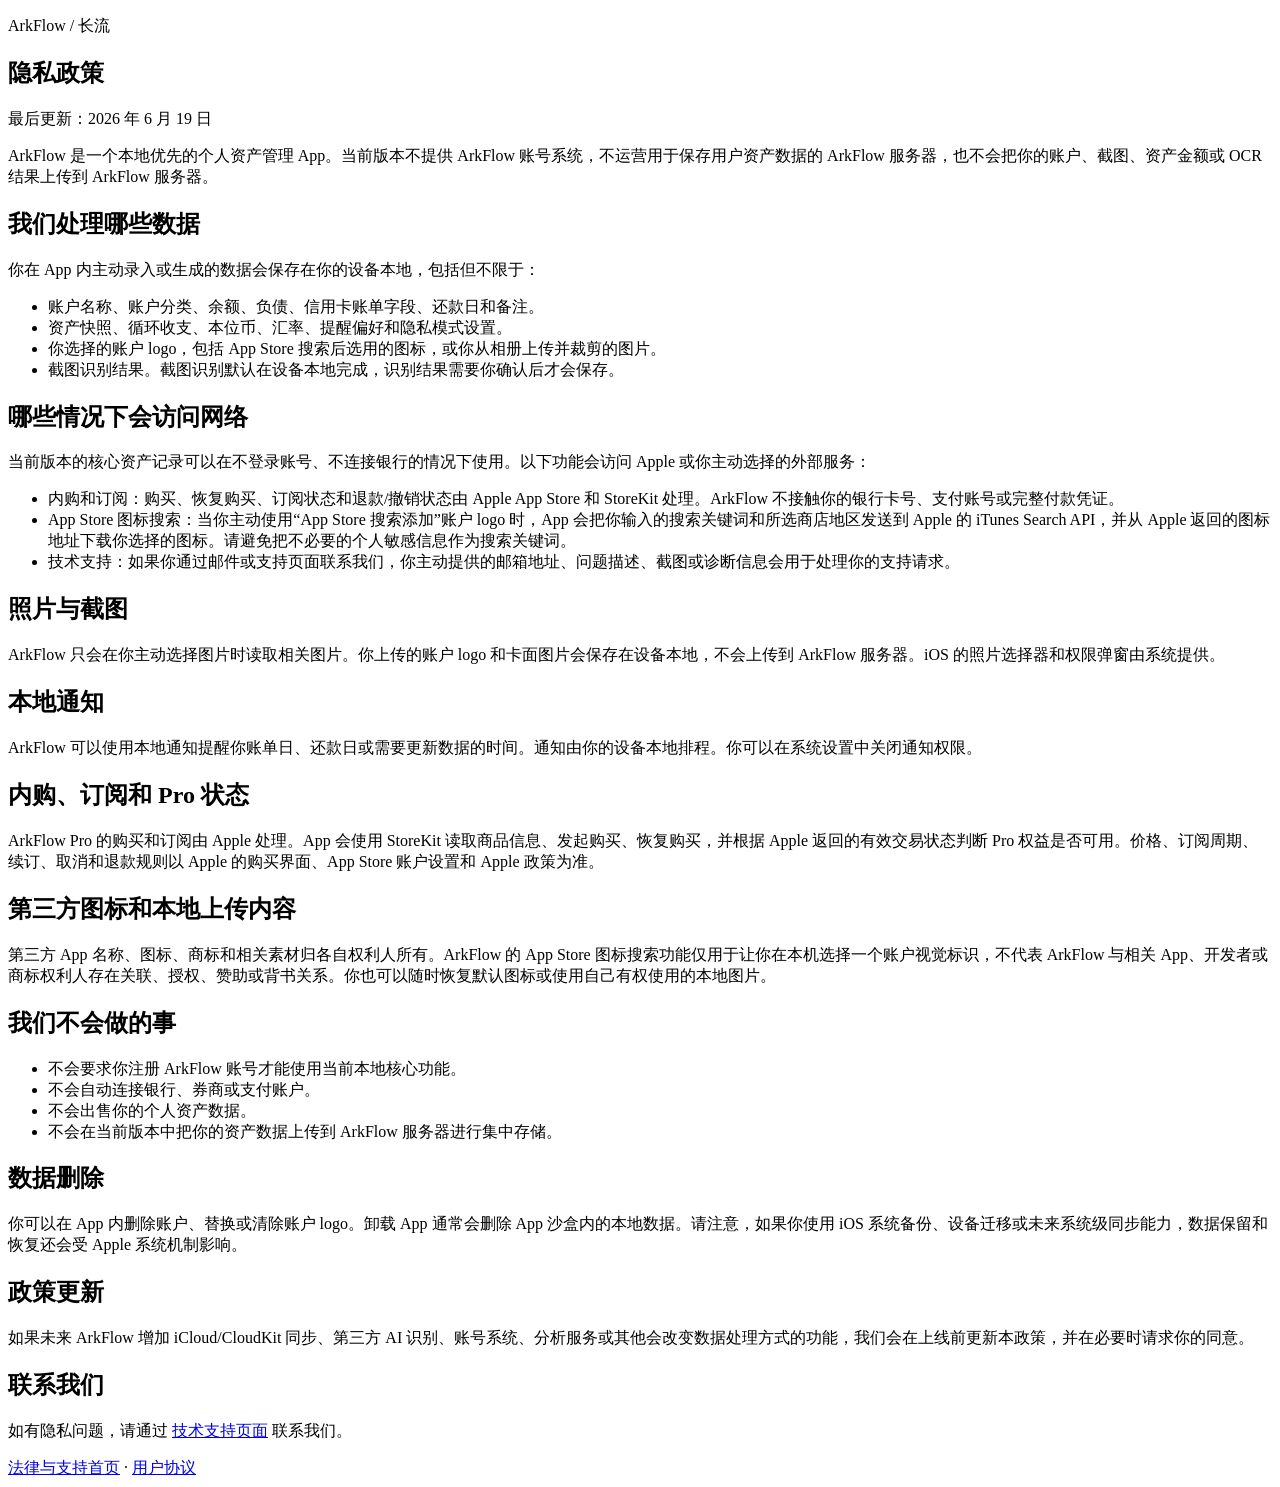
==== privacy.html @ 54af9f29 "Add privacy policy" ====
<!doctype html>
<html lang="zh-CN">
<head>
  <meta charset="utf-8">
  <meta name="viewport" content="width=device-width, initial-scale=1">
  <title>ArkFlow 隐私政策</title>
  <link rel="stylesheet" href="styles.css">
</head>
<body>
  <main>
    <article class="card">
      <p class="eyebrow">ArkFlow / 长流</p>
      <h1>隐私政策</h1>
      <p class="muted">最后更新：2026 年 6 月 19 日</p>

      <p>ArkFlow 是一个本地优先的个人资产管理 App。当前版本不提供 ArkFlow 账号系统，不运营用于保存用户资产数据的 ArkFlow 服务器，也不会把你的账户、截图、资产金额或 OCR 结果上传到 ArkFlow 服务器。</p>

      <h2>我们处理哪些数据</h2>
      <p>你在 App 内主动录入或生成的数据会保存在你的设备本地，包括但不限于：</p>
      <ul>
        <li>账户名称、账户分类、余额、负债、信用卡账单字段、还款日和备注。</li>
        <li>资产快照、循环收支、本位币、汇率、提醒偏好和隐私模式设置。</li>
        <li>你选择的账户 logo，包括 App Store 搜索后选用的图标，或你从相册上传并裁剪的图片。</li>
        <li>截图识别结果。截图识别默认在设备本地完成，识别结果需要你确认后才会保存。</li>
      </ul>

      <h2>哪些情况下会访问网络</h2>
      <p>当前版本的核心资产记录可以在不登录账号、不连接银行的情况下使用。以下功能会访问 Apple 或你主动选择的外部服务：</p>
      <ul>
        <li>内购和订阅：购买、恢复购买、订阅状态和退款/撤销状态由 Apple App Store 和 StoreKit 处理。ArkFlow 不接触你的银行卡号、支付账号或完整付款凭证。</li>
        <li>App Store 图标搜索：当你主动使用“App Store 搜索添加”账户 logo 时，App 会把你输入的搜索关键词和所选商店地区发送到 Apple 的 iTunes Search API，并从 Apple 返回的图标地址下载你选择的图标。请避免把不必要的个人敏感信息作为搜索关键词。</li>
        <li>技术支持：如果你通过邮件或支持页面联系我们，你主动提供的邮箱地址、问题描述、截图或诊断信息会用于处理你的支持请求。</li>
      </ul>

      <h2>照片与截图</h2>
      <p>ArkFlow 只会在你主动选择图片时读取相关图片。你上传的账户 logo 和卡面图片会保存在设备本地，不会上传到 ArkFlow 服务器。iOS 的照片选择器和权限弹窗由系统提供。</p>

      <h2>本地通知</h2>
      <p>ArkFlow 可以使用本地通知提醒你账单日、还款日或需要更新数据的时间。通知由你的设备本地排程。你可以在系统设置中关闭通知权限。</p>

      <h2>内购、订阅和 Pro 状态</h2>
      <p>ArkFlow Pro 的购买和订阅由 Apple 处理。App 会使用 StoreKit 读取商品信息、发起购买、恢复购买，并根据 Apple 返回的有效交易状态判断 Pro 权益是否可用。价格、订阅周期、续订、取消和退款规则以 Apple 的购买界面、App Store 账户设置和 Apple 政策为准。</p>

      <h2>第三方图标和本地上传内容</h2>
      <p>第三方 App 名称、图标、商标和相关素材归各自权利人所有。ArkFlow 的 App Store 图标搜索功能仅用于让你在本机选择一个账户视觉标识，不代表 ArkFlow 与相关 App、开发者或商标权利人存在关联、授权、赞助或背书关系。你也可以随时恢复默认图标或使用自己有权使用的本地图片。</p>

      <h2>我们不会做的事</h2>
      <ul>
        <li>不会要求你注册 ArkFlow 账号才能使用当前本地核心功能。</li>
        <li>不会自动连接银行、券商或支付账户。</li>
        <li>不会出售你的个人资产数据。</li>
        <li>不会在当前版本中把你的资产数据上传到 ArkFlow 服务器进行集中存储。</li>
      </ul>

      <h2>数据删除</h2>
      <p>你可以在 App 内删除账户、替换或清除账户 logo。卸载 App 通常会删除 App 沙盒内的本地数据。请注意，如果你使用 iOS 系统备份、设备迁移或未来系统级同步能力，数据保留和恢复还会受 Apple 系统机制影响。</p>

      <h2>政策更新</h2>
      <p>如果未来 ArkFlow 增加 iCloud/CloudKit 同步、第三方 AI 识别、账号系统、分析服务或其他会改变数据处理方式的功能，我们会在上线前更新本政策，并在必要时请求你的同意。</p>

      <h2>联系我们</h2>
      <p>如有隐私问题，请通过 <a href="support.html">技术支持页面</a> 联系我们。</p>

      <footer>
        <a href="index.html">法律与支持首页</a> · <a href="terms.html">用户协议</a>
      </footer>
    </article>
  </main>
</body>
</html>
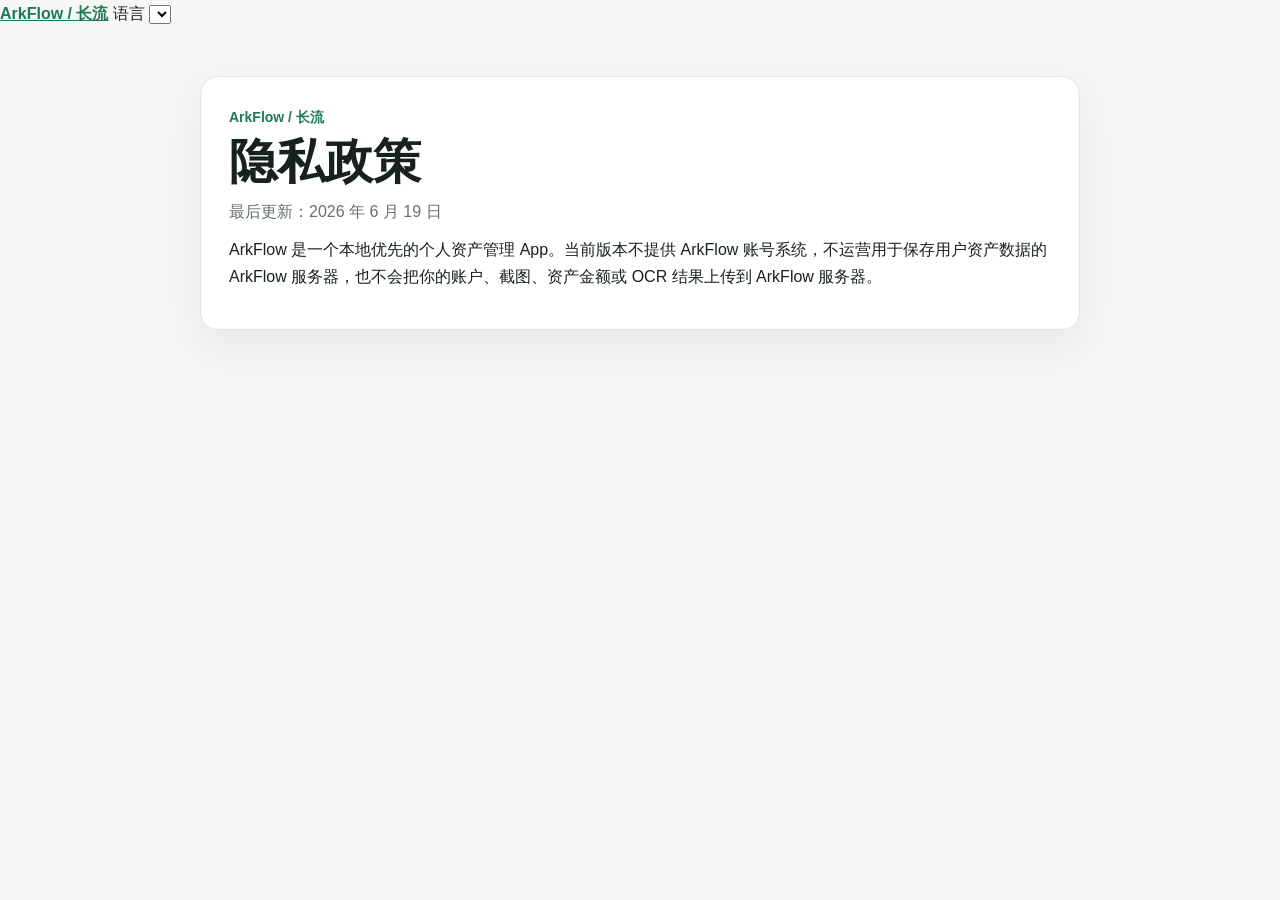
==== commit c71806d3: "feat: add multilingual legal site" ====
--- a/privacy.html
+++ b/privacy.html
@@ -6,65 +6,25 @@
   <title>ArkFlow 隐私政策</title>
   <link rel="stylesheet" href="styles.css">
 </head>
-<body>
-  <main>
-    <article class="card">
-      <p class="eyebrow">ArkFlow / 长流</p>
-      <h1>隐私政策</h1>
-      <p class="muted">最后更新：2026 年 6 月 19 日</p>
+<body data-page="privacy">
+  <div class="site-shell">
+    <header class="site-topbar">
+      <a class="brand-link" href="index.html">ArkFlow / 长流</a>
+      <label class="language-control">
+        <span id="languageLabel">语言</span>
+        <select id="languageSelect" aria-label="Language"></select>
+      </label>
+    </header>
 
-      <p>ArkFlow 是一个本地优先的个人资产管理 App。当前版本不提供 ArkFlow 账号系统，不运营用于保存用户资产数据的 ArkFlow 服务器，也不会把你的账户、截图、资产金额或 OCR 结果上传到 ArkFlow 服务器。</p>
-
-      <h2>我们处理哪些数据</h2>
-      <p>你在 App 内主动录入或生成的数据会保存在你的设备本地，包括但不限于：</p>
-      <ul>
-        <li>账户名称、账户分类、余额、负债、信用卡账单字段、还款日和备注。</li>
-        <li>资产快照、循环收支、本位币、汇率、提醒偏好和隐私模式设置。</li>
-        <li>你选择的账户 logo，包括 App Store 搜索后选用的图标，或你从相册上传并裁剪的图片。</li>
-        <li>截图识别结果。截图识别默认在设备本地完成，识别结果需要你确认后才会保存。</li>
-      </ul>
-
-      <h2>哪些情况下会访问网络</h2>
-      <p>当前版本的核心资产记录可以在不登录账号、不连接银行的情况下使用。以下功能会访问 Apple 或你主动选择的外部服务：</p>
-      <ul>
-        <li>内购和订阅：购买、恢复购买、订阅状态和退款/撤销状态由 Apple App Store 和 StoreKit 处理。ArkFlow 不接触你的银行卡号、支付账号或完整付款凭证。</li>
-        <li>App Store 图标搜索：当你主动使用“App Store 搜索添加”账户 logo 时，App 会把你输入的搜索关键词和所选商店地区发送到 Apple 的 iTunes Search API，并从 Apple 返回的图标地址下载你选择的图标。请避免把不必要的个人敏感信息作为搜索关键词。</li>
-        <li>技术支持：如果你通过邮件或支持页面联系我们，你主动提供的邮箱地址、问题描述、截图或诊断信息会用于处理你的支持请求。</li>
-      </ul>
-
-      <h2>照片与截图</h2>
-      <p>ArkFlow 只会在你主动选择图片时读取相关图片。你上传的账户 logo 和卡面图片会保存在设备本地，不会上传到 ArkFlow 服务器。iOS 的照片选择器和权限弹窗由系统提供。</p>
-
-      <h2>本地通知</h2>
-      <p>ArkFlow 可以使用本地通知提醒你账单日、还款日或需要更新数据的时间。通知由你的设备本地排程。你可以在系统设置中关闭通知权限。</p>
-
-      <h2>内购、订阅和 Pro 状态</h2>
-      <p>ArkFlow Pro 的购买和订阅由 Apple 处理。App 会使用 StoreKit 读取商品信息、发起购买、恢复购买，并根据 Apple 返回的有效交易状态判断 Pro 权益是否可用。价格、订阅周期、续订、取消和退款规则以 Apple 的购买界面、App Store 账户设置和 Apple 政策为准。</p>
-
-      <h2>第三方图标和本地上传内容</h2>
-      <p>第三方 App 名称、图标、商标和相关素材归各自权利人所有。ArkFlow 的 App Store 图标搜索功能仅用于让你在本机选择一个账户视觉标识，不代表 ArkFlow 与相关 App、开发者或商标权利人存在关联、授权、赞助或背书关系。你也可以随时恢复默认图标或使用自己有权使用的本地图片。</p>
-
-      <h2>我们不会做的事</h2>
-      <ul>
-        <li>不会要求你注册 ArkFlow 账号才能使用当前本地核心功能。</li>
-        <li>不会自动连接银行、券商或支付账户。</li>
-        <li>不会出售你的个人资产数据。</li>
-        <li>不会在当前版本中把你的资产数据上传到 ArkFlow 服务器进行集中存储。</li>
-      </ul>
-
-      <h2>数据删除</h2>
-      <p>你可以在 App 内删除账户、替换或清除账户 logo。卸载 App 通常会删除 App 沙盒内的本地数据。请注意，如果你使用 iOS 系统备份、设备迁移或未来系统级同步能力，数据保留和恢复还会受 Apple 系统机制影响。</p>
-
-      <h2>政策更新</h2>
-      <p>如果未来 ArkFlow 增加 iCloud/CloudKit 同步、第三方 AI 识别、账号系统、分析服务或其他会改变数据处理方式的功能，我们会在上线前更新本政策，并在必要时请求你的同意。</p>
-
-      <h2>联系我们</h2>
-      <p>如有隐私问题，请通过 <a href="support.html">技术支持页面</a> 联系我们。</p>
-
-      <footer>
-        <a href="index.html">法律与支持首页</a> · <a href="terms.html">用户协议</a>
-      </footer>
-    </article>
-  </main>
+    <main>
+      <article class="card" id="localizedContent">
+        <p class="eyebrow">ArkFlow / 长流</p>
+        <h1>隐私政策</h1>
+        <p class="muted">最后更新：2026 年 6 月 19 日</p>
+        <p>ArkFlow 是一个本地优先的个人资产管理 App。当前版本不提供 ArkFlow 账号系统，不运营用于保存用户资产数据的 ArkFlow 服务器，也不会把你的账户、截图、资产金额或 OCR 结果上传到 ArkFlow 服务器。</p>
+      </article>
+    </main>
+  </div>
+  <script src="i18n.js"></script>
 </body>
 </html>
--- a/styles.css
+++ b/styles.css
@@ -0,0 +1,130 @@
+:root {
+  color-scheme: light dark;
+  --bg: #f6f7f4;
+  --card: #ffffff;
+  --text: #17211d;
+  --muted: #65716c;
+  --line: #dfe6df;
+  --accent: #207a52;
+  --accent-soft: #e5f3eb;
+}
+
+@media (prefers-color-scheme: dark) {
+  :root {
+    --bg: #101412;
+    --card: #171d1a;
+    --text: #edf3ef;
+    --muted: #a9b4ae;
+    --line: #2b3831;
+    --accent: #63c28e;
+    --accent-soft: #173624;
+  }
+}
+
+* {
+  box-sizing: border-box;
+}
+
+body {
+  margin: 0;
+  background: var(--bg);
+  color: var(--text);
+  font-family: -apple-system, BlinkMacSystemFont, "Segoe UI", "PingFang SC", "Hiragino Sans GB", "Microsoft YaHei", sans-serif;
+  line-height: 1.72;
+}
+
+main {
+  width: min(880px, calc(100% - 36px));
+  margin: 0 auto;
+  padding: 48px 0 64px;
+}
+
+.card {
+  background: var(--card);
+  border: 1px solid var(--line);
+  border-radius: 18px;
+  padding: 28px;
+  box-shadow: 0 16px 40px rgba(0, 0, 0, 0.06);
+}
+
+.eyebrow {
+  color: var(--accent);
+  font-size: 14px;
+  font-weight: 700;
+  letter-spacing: 0;
+  margin: 0 0 6px;
+}
+
+h1 {
+  font-size: clamp(30px, 6vw, 48px);
+  line-height: 1.12;
+  margin: 0 0 10px;
+}
+
+h2 {
+  font-size: 22px;
+  margin: 34px 0 10px;
+}
+
+h3 {
+  font-size: 17px;
+  margin: 22px 0 8px;
+}
+
+p,
+li {
+  font-size: 16px;
+}
+
+p {
+  margin: 10px 0;
+}
+
+ul {
+  padding-left: 22px;
+}
+
+a {
+  color: var(--accent);
+  font-weight: 650;
+}
+
+.muted {
+  color: var(--muted);
+}
+
+.pill-row {
+  display: flex;
+  flex-wrap: wrap;
+  gap: 10px;
+  margin: 22px 0 0;
+}
+
+.pill {
+  display: inline-flex;
+  align-items: center;
+  min-height: 38px;
+  padding: 7px 12px;
+  border-radius: 999px;
+  background: var(--accent-soft);
+  color: var(--accent);
+  text-decoration: none;
+}
+
+.notice {
+  background: var(--accent-soft);
+  border: 1px solid color-mix(in srgb, var(--accent) 26%, transparent);
+  border-radius: 14px;
+  padding: 14px 16px;
+  margin: 20px 0;
+}
+
+footer {
+  color: var(--muted);
+  font-size: 14px;
+  margin-top: 26px;
+}
+
+footer a {
+  font-size: 14px;
+}
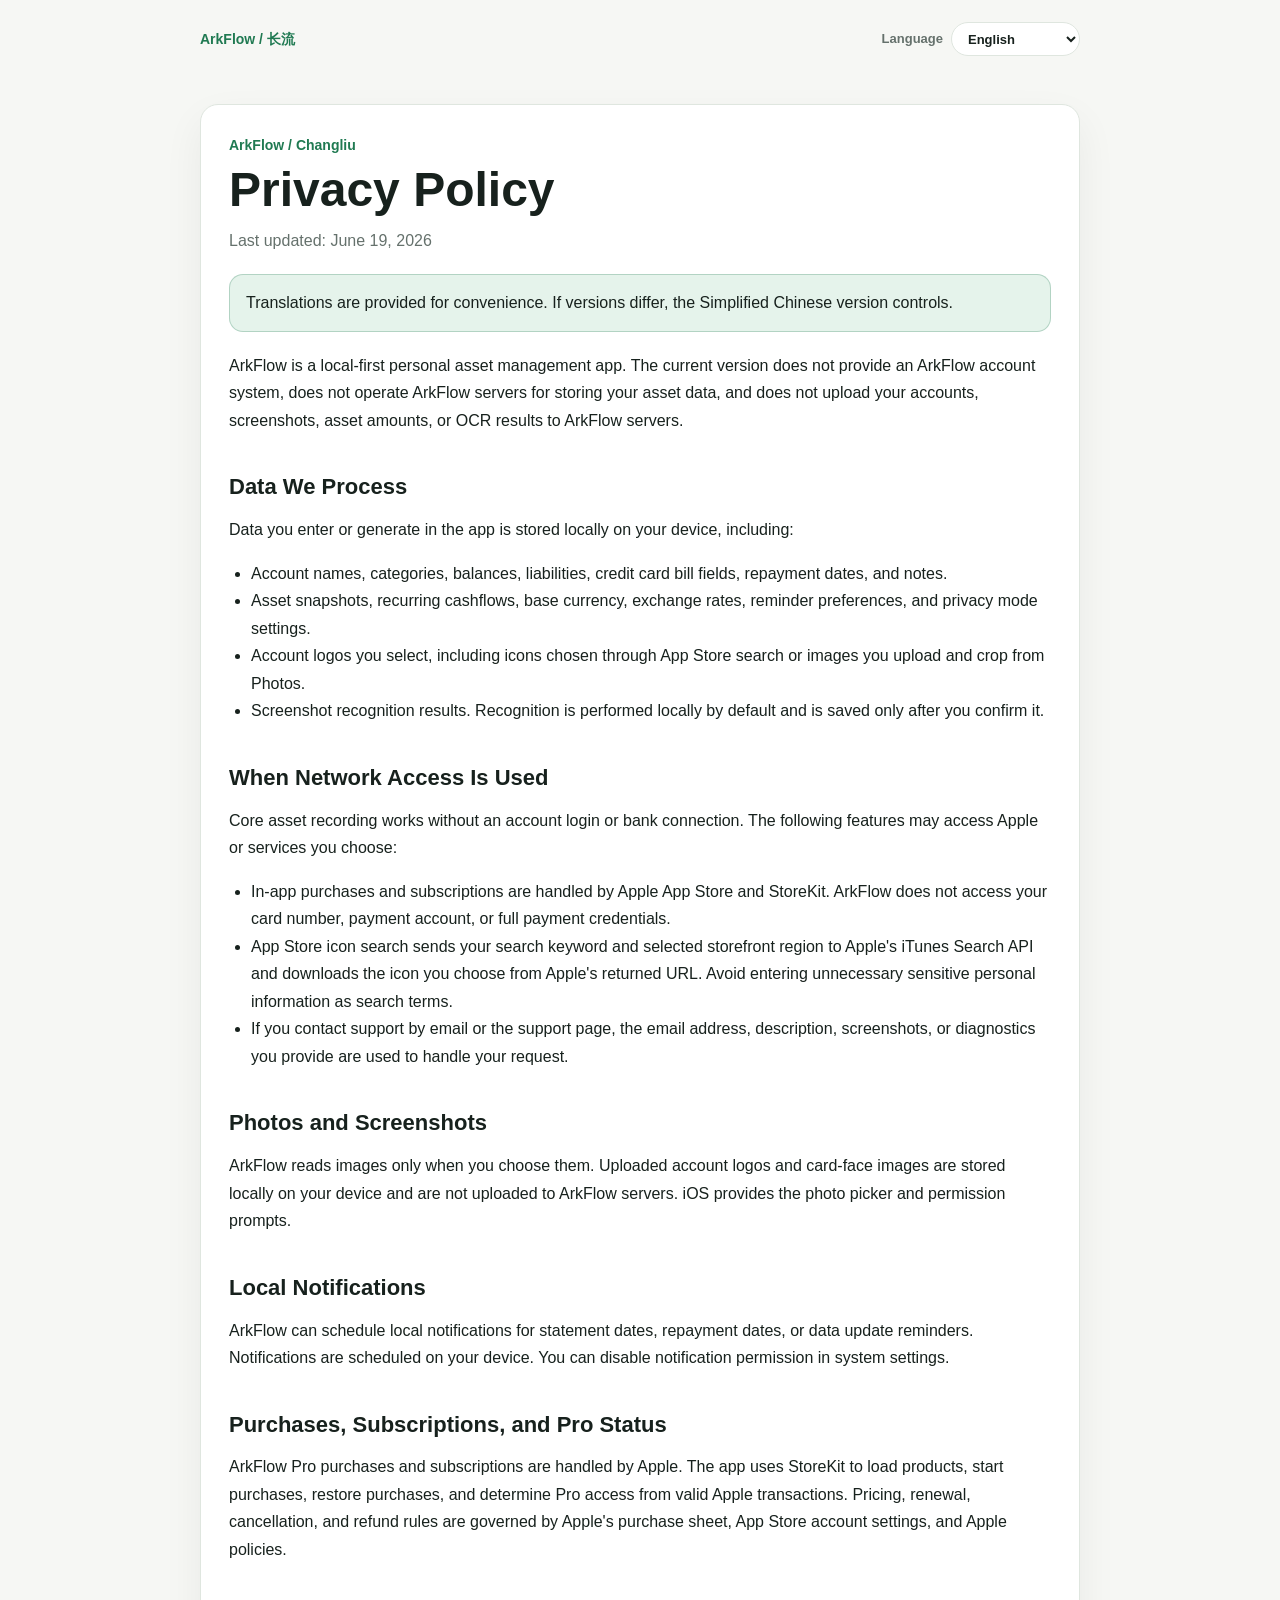
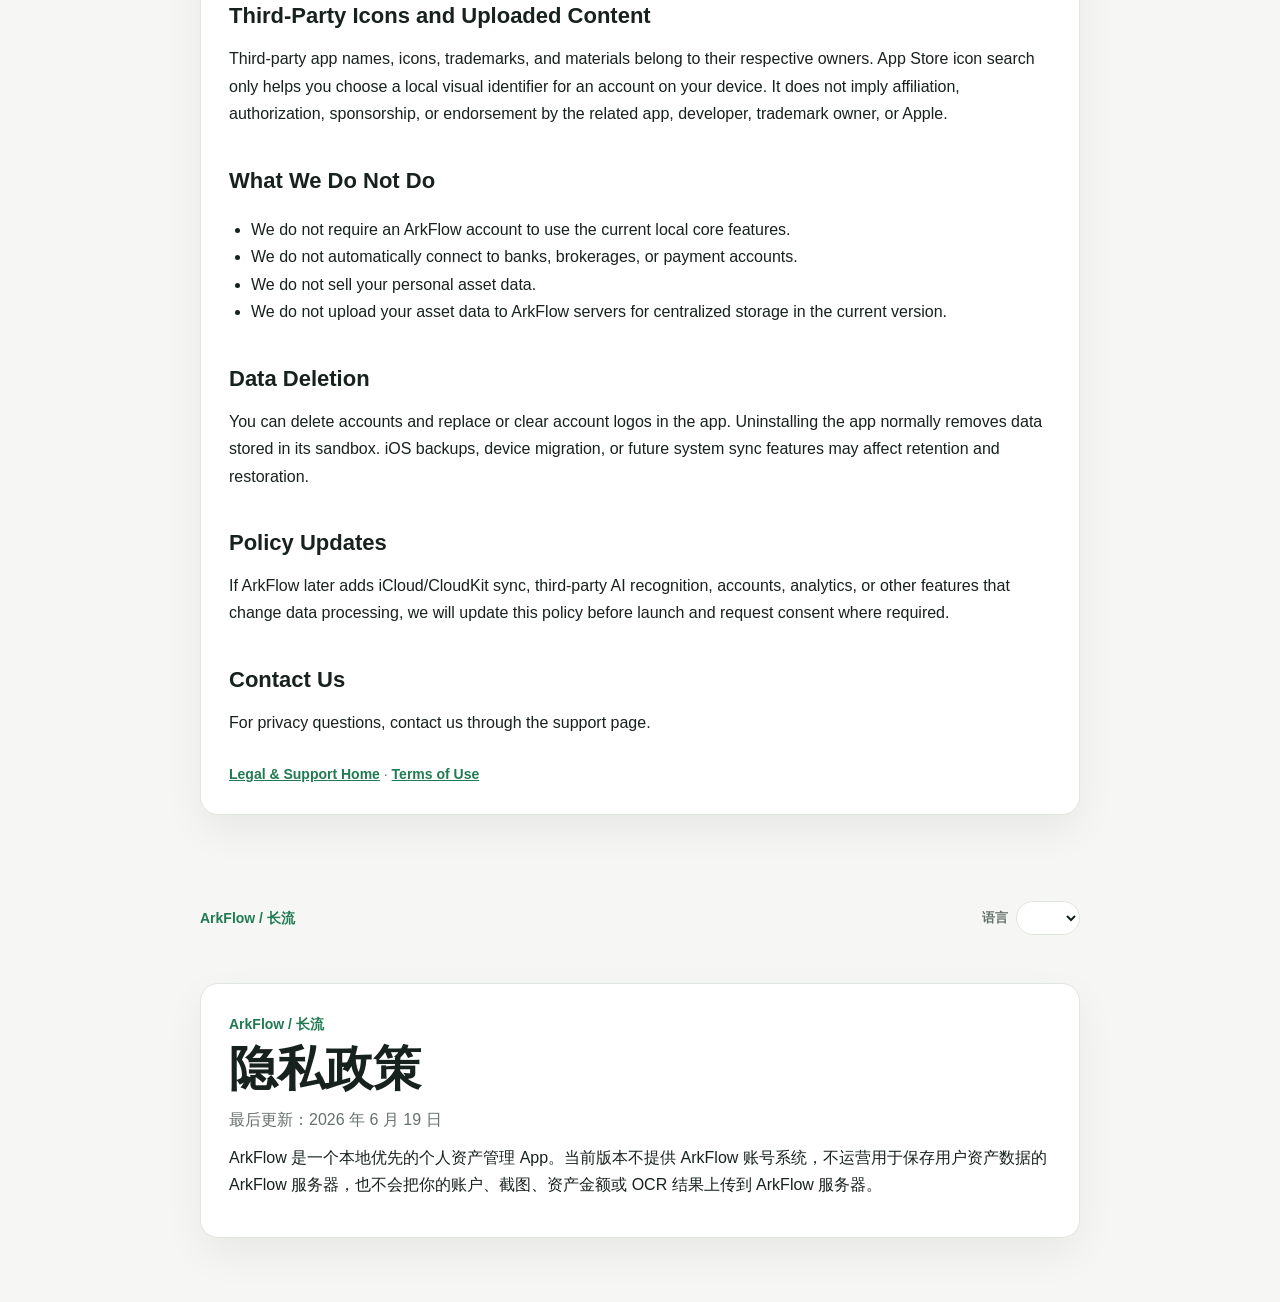
==== commit 20ae74e8: "Update privacy.html" ====
--- a/privacy.html
+++ b/privacy.html
@@ -1,3 +1,34 @@
+<!doctype html>
+<html lang="zh-CN">
+<head>
+  <meta charset="utf-8">
+  <meta name="viewport" content="width=device-width, initial-scale=1">
+  <title>ArkFlow 隐私政策</title>
+  <link rel="stylesheet" href="styles.css">
+</head>
+<body data-page="privacy">
+  <div class="site-shell">
+    <header class="site-topbar">
+      <a class="brand-link" href="index.html">ArkFlow / 长流</a>
+      <label class="language-control">
+        <span id="languageLabel">语言</span>
+        <select id="languageSelect" aria-label="Language"></select>
+      </label>
+    </header>
+
+    <main>
+      <article class="card" id="localizedContent">
+        <p class="eyebrow">ArkFlow / 长流</p>
+        <h1>隐私政策</h1>
+        <p class="muted">最后更新：2026 年 6 月 20 日</p>
+        <p>ArkFlow 是一个本地优先的个人资产管理 App。当前版本不提供 ArkFlow 账号系统，不运营用于保存用户资产数据的 ArkFlow 服务器，也不会把你的账户、截图、资产金额或 OCR 结果上传到 ArkFlow 服务器。</p>
+        <p>ArkFlow Pro 用户主动上传、拉取或开启自动同步时，App 会把数据导出为 .arkflowbackup 文件并存入用户自己的 iCloud Drive 容器，或从该容器读取备份。该功能是文件快照备份与同步，不是实时同步或自动合并。</p>
+      </article>
+    </main>
+  </div>
+  <script src="i18n.js"></script>
+</body>
+</html>
 <!doctype html>
 <html lang="zh-CN">
 <head>
--- a/styles.css
+++ b/styles.css
@@ -33,9 +33,47 @@
   line-height: 1.72;
 }
 
-main {
+.site-shell {
   width: min(880px, calc(100% - 36px));
   margin: 0 auto;
+}
+
+.site-topbar {
+  display: flex;
+  align-items: center;
+  justify-content: space-between;
+  gap: 16px;
+  padding: 22px 0 0;
+}
+
+.brand-link {
+  color: var(--accent);
+  font-size: 14px;
+  font-weight: 800;
+  text-decoration: none;
+}
+
+.language-control {
+  display: inline-flex;
+  align-items: center;
+  gap: 8px;
+  color: var(--muted);
+  font-size: 13px;
+  font-weight: 650;
+}
+
+.language-control select {
+  min-height: 34px;
+  max-width: min(52vw, 190px);
+  border: 1px solid var(--line);
+  border-radius: 999px;
+  padding: 5px 30px 5px 12px;
+  background: var(--card);
+  color: var(--text);
+  font: inherit;
+}
+
+main {
   padding: 48px 0 64px;
 }
 
@@ -128,3 +166,29 @@
 footer a {
   font-size: 14px;
 }
+
+@media (max-width: 560px) {
+  .site-shell {
+    width: min(100% - 28px, 880px);
+  }
+
+  .site-topbar {
+    align-items: flex-start;
+    padding-top: 16px;
+  }
+
+  .language-control {
+    flex-direction: column;
+    align-items: flex-end;
+    gap: 4px;
+  }
+
+  main {
+    padding: 26px 0 48px;
+  }
+
+  .card {
+    border-radius: 16px;
+    padding: 22px;
+  }
+}
--- a/styles.css
+++ b/styles.css
@@ -33,9 +33,47 @@
   line-height: 1.72;
 }
 
-main {
+.site-shell {
   width: min(880px, calc(100% - 36px));
   margin: 0 auto;
+}
+
+.site-topbar {
+  display: flex;
+  align-items: center;
+  justify-content: space-between;
+  gap: 16px;
+  padding: 22px 0 0;
+}
+
+.brand-link {
+  color: var(--accent);
+  font-size: 14px;
+  font-weight: 800;
+  text-decoration: none;
+}
+
+.language-control {
+  display: inline-flex;
+  align-items: center;
+  gap: 8px;
+  color: var(--muted);
+  font-size: 13px;
+  font-weight: 650;
+}
+
+.language-control select {
+  min-height: 34px;
+  max-width: min(52vw, 190px);
+  border: 1px solid var(--line);
+  border-radius: 999px;
+  padding: 5px 30px 5px 12px;
+  background: var(--card);
+  color: var(--text);
+  font: inherit;
+}
+
+main {
   padding: 48px 0 64px;
 }
 
@@ -128,3 +166,29 @@
 footer a {
   font-size: 14px;
 }
+
+@media (max-width: 560px) {
+  .site-shell {
+    width: min(100% - 28px, 880px);
+  }
+
+  .site-topbar {
+    align-items: flex-start;
+    padding-top: 16px;
+  }
+
+  .language-control {
+    flex-direction: column;
+    align-items: flex-end;
+    gap: 4px;
+  }
+
+  main {
+    padding: 26px 0 48px;
+  }
+
+  .card {
+    border-radius: 16px;
+    padding: 22px;
+  }
+}
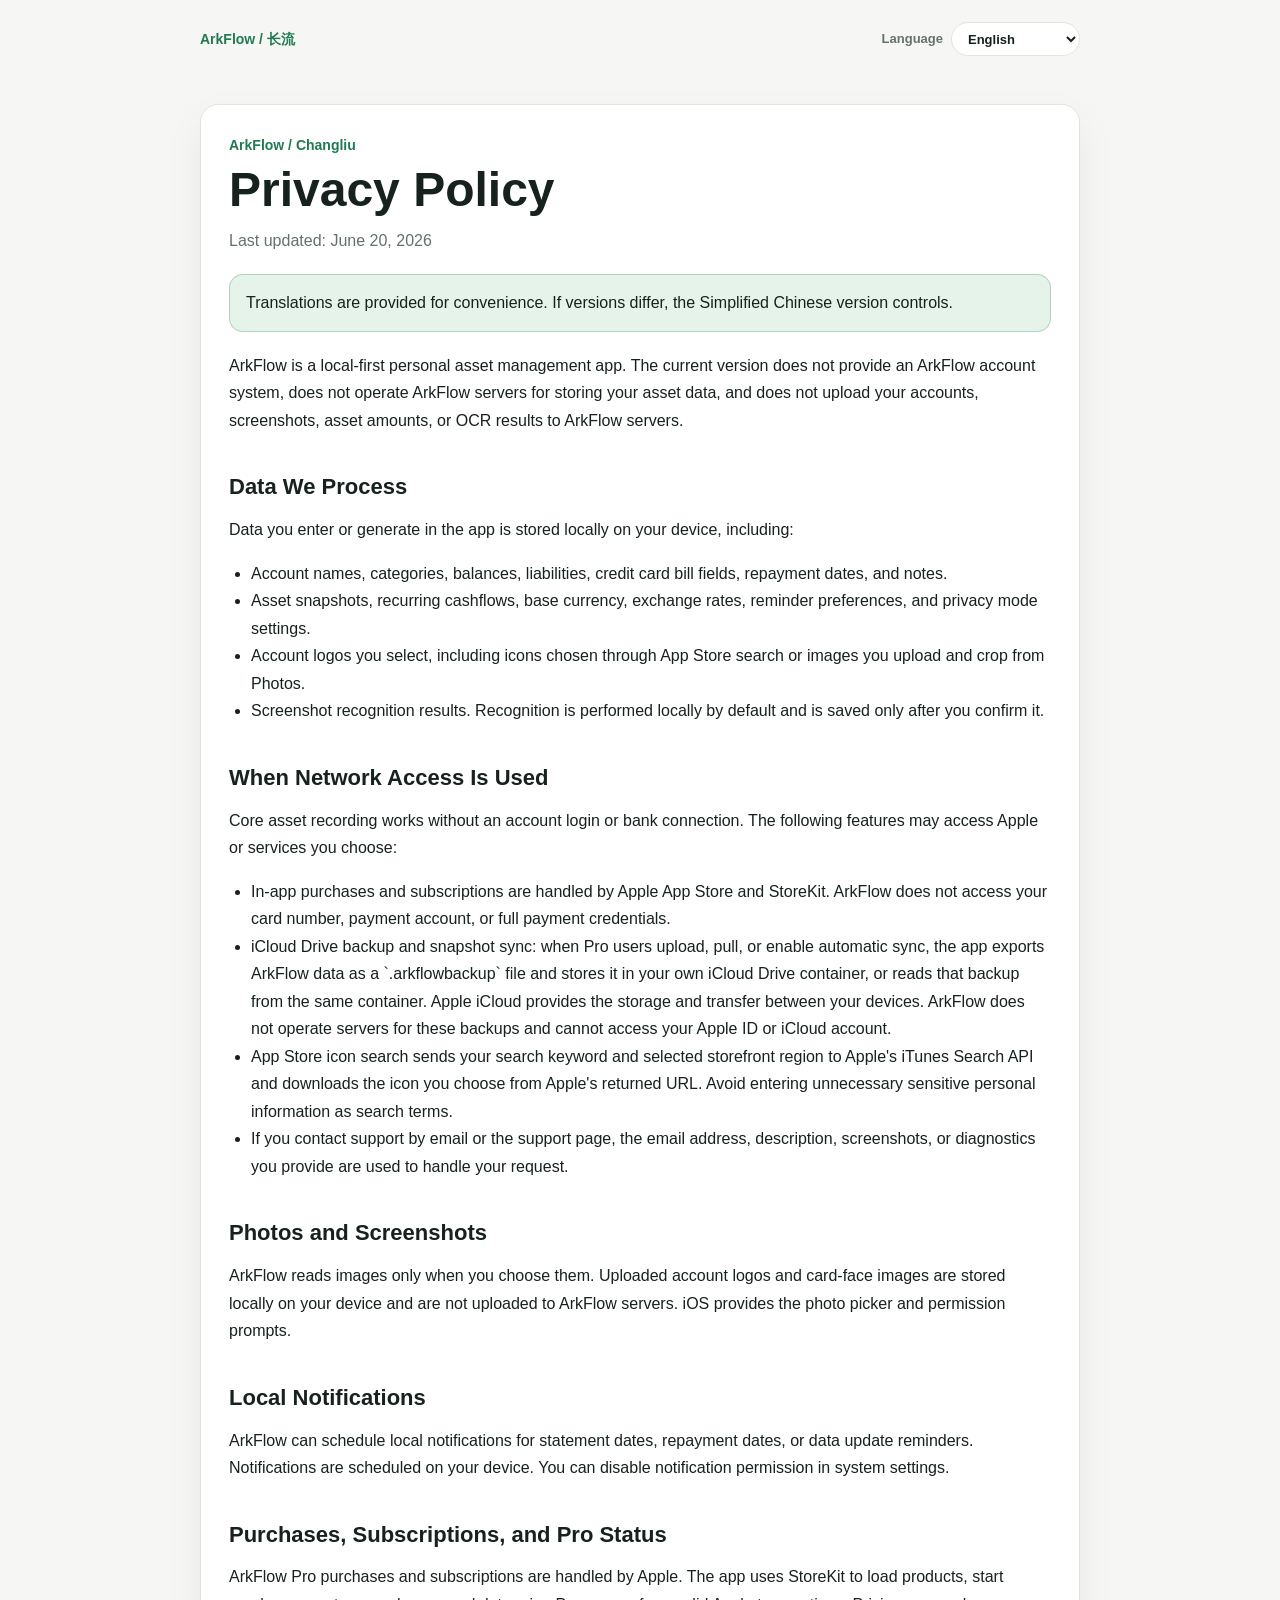
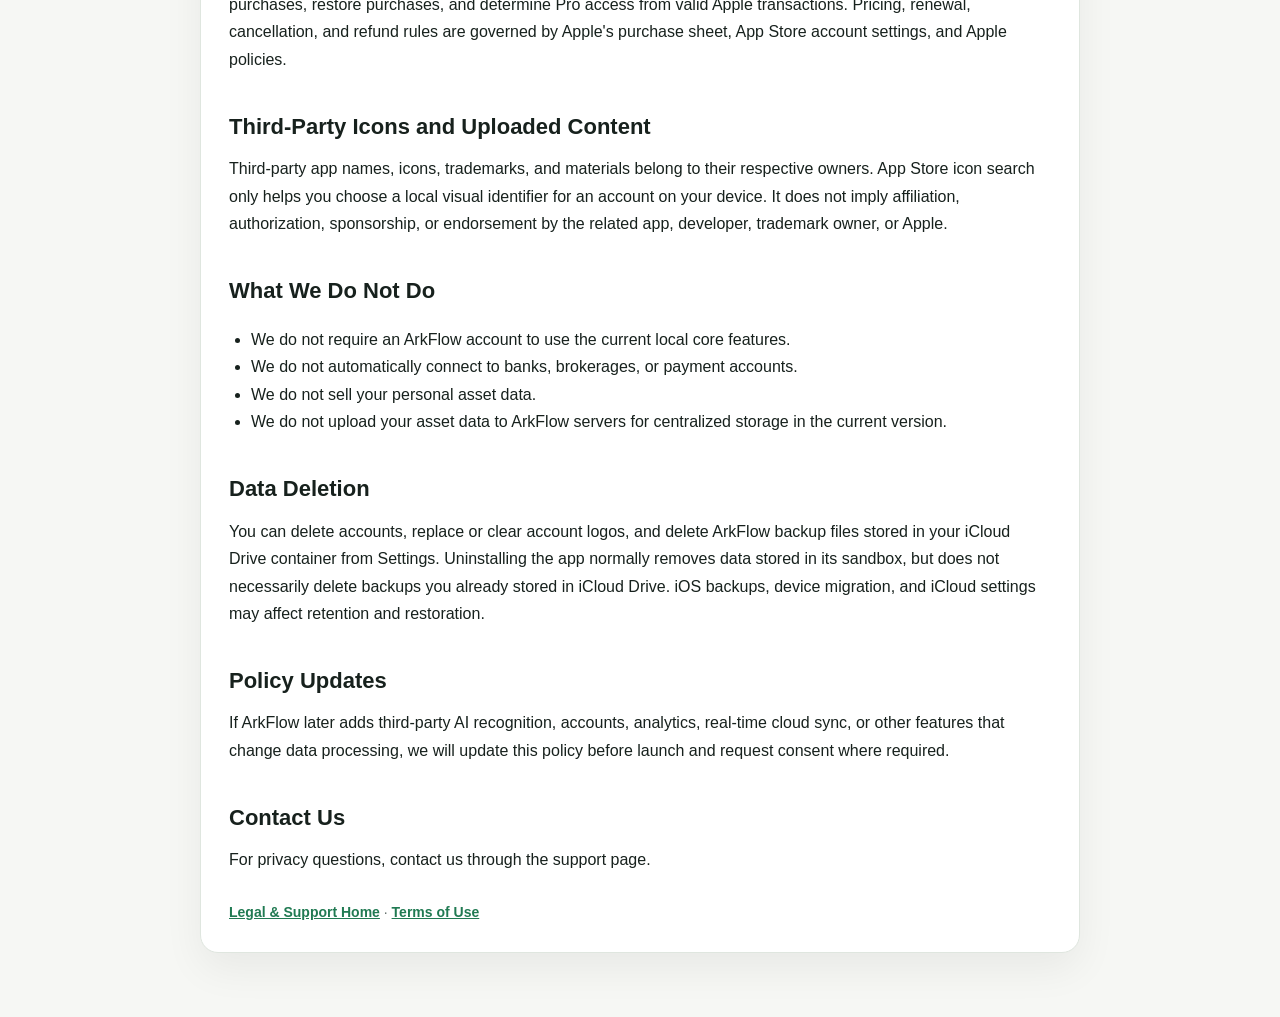
==== commit e353c440: "Update privacy.html" ====
--- a/privacy.html
+++ b/privacy.html
@@ -29,33 +29,3 @@
   <script src="i18n.js"></script>
 </body>
 </html>
-<!doctype html>
-<html lang="zh-CN">
-<head>
-  <meta charset="utf-8">
-  <meta name="viewport" content="width=device-width, initial-scale=1">
-  <title>ArkFlow 隐私政策</title>
-  <link rel="stylesheet" href="styles.css">
-</head>
-<body data-page="privacy">
-  <div class="site-shell">
-    <header class="site-topbar">
-      <a class="brand-link" href="index.html">ArkFlow / 长流</a>
-      <label class="language-control">
-        <span id="languageLabel">语言</span>
-        <select id="languageSelect" aria-label="Language"></select>
-      </label>
-    </header>
-
-    <main>
-      <article class="card" id="localizedContent">
-        <p class="eyebrow">ArkFlow / 长流</p>
-        <h1>隐私政策</h1>
-        <p class="muted">最后更新：2026 年 6 月 19 日</p>
-        <p>ArkFlow 是一个本地优先的个人资产管理 App。当前版本不提供 ArkFlow 账号系统，不运营用于保存用户资产数据的 ArkFlow 服务器，也不会把你的账户、截图、资产金额或 OCR 结果上传到 ArkFlow 服务器。</p>
-      </article>
-    </main>
-  </div>
-  <script src="i18n.js"></script>
-</body>
-</html>
